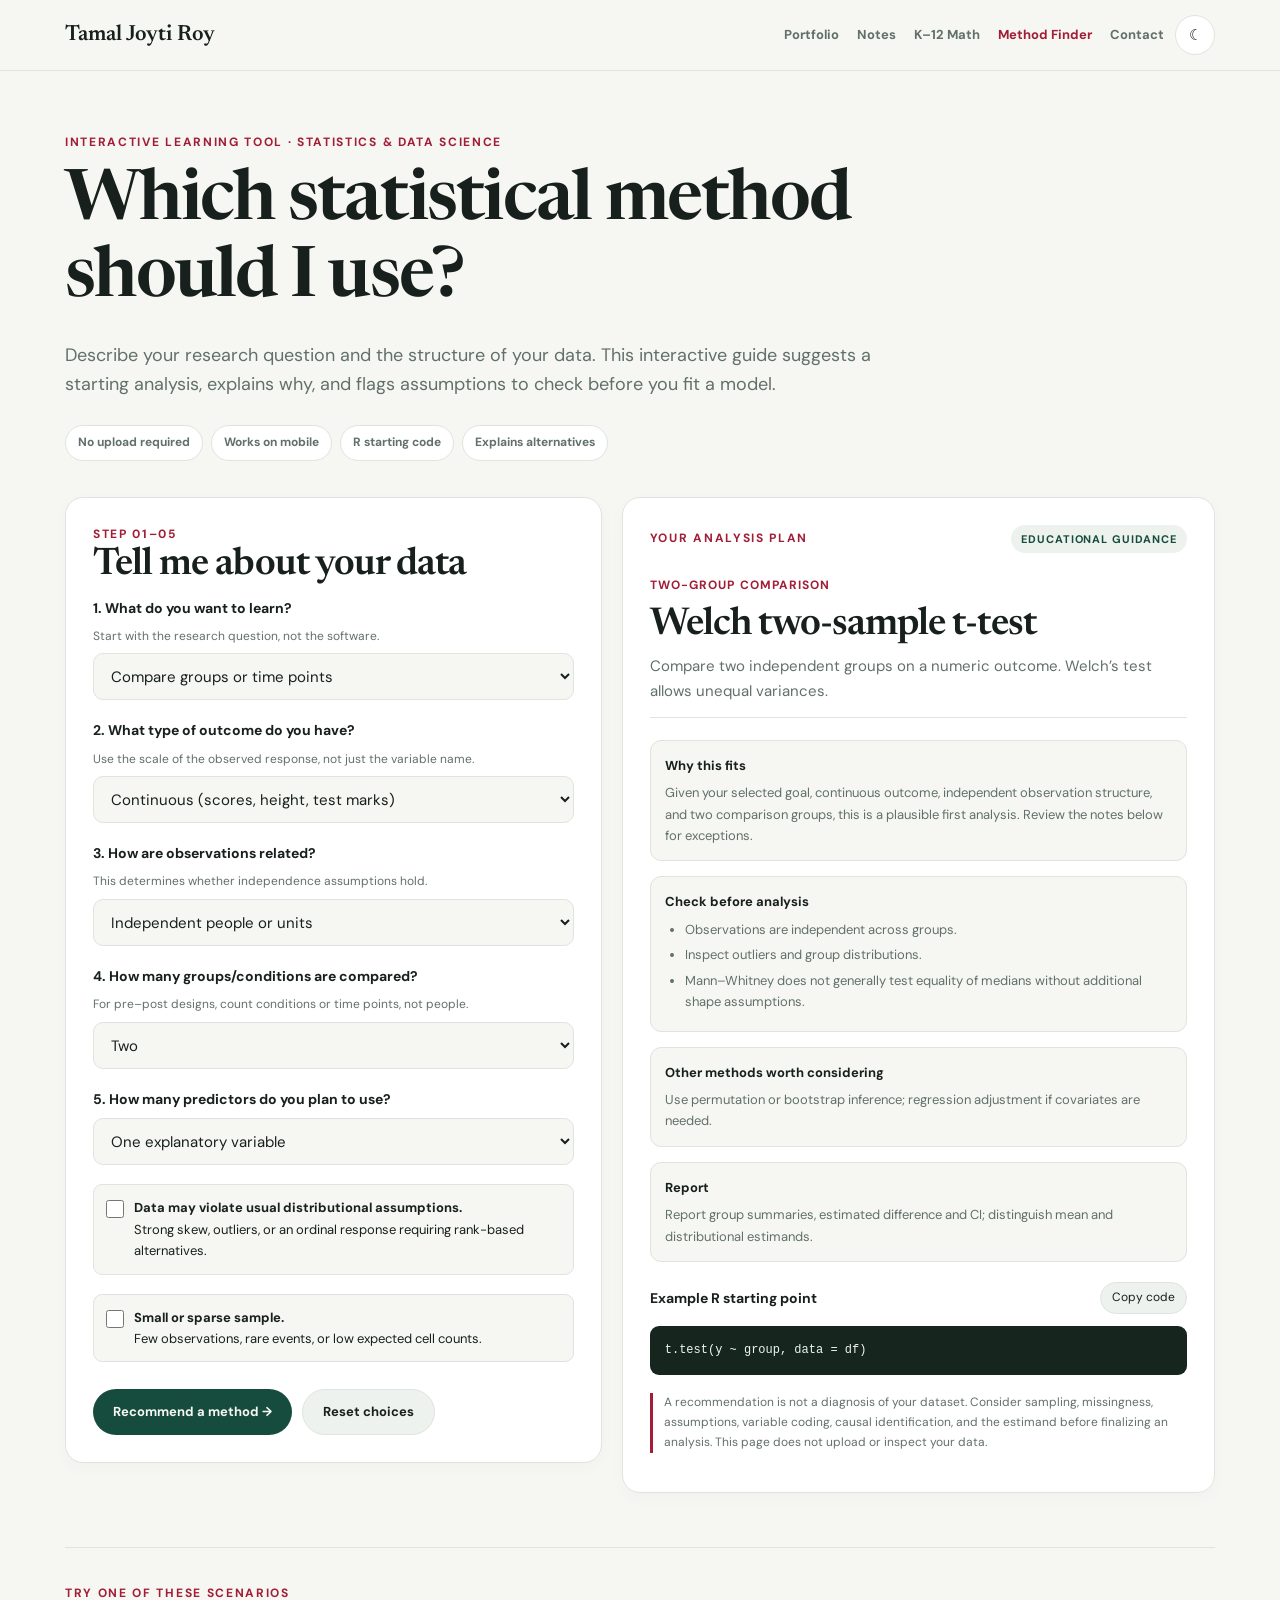
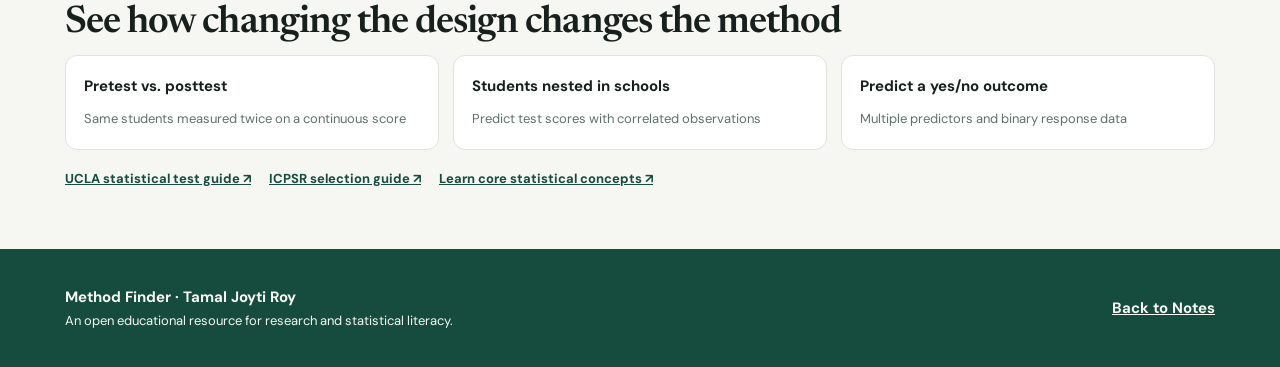
==== method-finder.html @ 91a83da7 "Add interactive statistical method recommender with study-design logic and worked R snippets" ====
<!doctype html>
<html lang="en">
<head>
<meta charset="utf-8"><meta name="viewport" content="width=device-width,initial-scale=1">
<title>Statistical Method Finder | Tamal Joyti Roy</title>
<meta name="description" content="An interactive guide to choosing statistical models based on research aims, outcome types, group structure and study design.">
<link rel="icon" href="favicon.svg" type="image/svg+xml">
<link rel="preconnect" href="https://fonts.googleapis.com"><link rel="preconnect" href="https://fonts.gstatic.com" crossorigin>
<link href="https://fonts.googleapis.com/css2?family=DM+Sans:wght@400;500;600;700&family=Newsreader:opsz,wght@6..72,500;6..72,600&display=swap" rel="stylesheet">
<script>
(function(){var t;try{t=localStorage.getItem('theme')}catch(e){};if(t!=='dark'&&t!=='light')t=matchMedia('(prefers-color-scheme: dark)').matches?'dark':'light';document.documentElement.setAttribute('data-theme',t)})();
</script>
<style>
:root{--ink:#18201d;--muted:#62706a;--paper:#f6f7f2;--card:#fff;--accent:#a21d36;--green:#164c3d;--line:#dfe4de;--nav:rgba(246,247,242,.94);--tint:#edf2ee;--code:#17251f}
[data-theme=dark]{color-scheme:dark;--ink:#e8ece9;--muted:#a0aea8;--paper:#0f1613;--card:#1a2320;--accent:#e85d75;--green:#7cc3a9;--line:#2a3530;--nav:rgba(15,22,19,.94);--tint:#182c23;--code:#0b1410}
*{box-sizing:border-box}html{scroll-behavior:smooth}body{margin:0;background:var(--paper);color:var(--ink);font:15px/1.65 "DM Sans",sans-serif}
a{color:var(--green)}button,select{font:inherit}button:focus-visible,select:focus-visible,a:focus-visible{outline:3px solid var(--accent);outline-offset:3px}
.wrap{width:min(1150px,calc(100% - 36px));margin:auto}
nav.site{position:sticky;top:0;z-index:10;background:var(--nav);backdrop-filter:blur(14px);border-bottom:1px solid var(--line)}
nav.site .wrap{display:flex;align-items:center;justify-content:space-between;min-height:70px;gap:14px}
.brand{font:600 22px Newsreader,serif;text-decoration:none;color:var(--ink)}.navlinks{display:flex;align-items:center;gap:18px}.navlinks a{font-weight:700;font-size:13px;text-decoration:none;color:var(--muted)}.navlinks a:hover,.navlinks a[aria-current]{color:var(--accent)}
.menu,.theme{width:40px;height:40px;border:1px solid var(--line);background:var(--card);color:var(--ink);border-radius:50%;cursor:pointer}.menu{display:none}
.hero{padding:62px 0 36px}.kicker{color:var(--accent);font-size:12px;letter-spacing:.14em;text-transform:uppercase;font-weight:700}
h1,h2,h3{font-family:Newsreader,serif;line-height:1.1;letter-spacing:-.025em}h1{font-size:clamp(45px,6vw,70px);margin:12px 0 22px;font-weight:600;max-width:860px}h2{font-size:clamp(28px,3vw,38px);font-weight:600;margin:0 0 10px}h3{font-size:25px;font-weight:600;margin:0 0 10px}
.hero p{font-size:18px;color:var(--muted);max-width:850px;margin:0}
.chips{display:flex;gap:8px;flex-wrap:wrap;margin-top:25px}.chip{font-size:12px;font-weight:700;border-radius:99px;border:1px solid var(--line);padding:7px 12px;background:var(--card);color:var(--muted)}
.layout{display:grid;grid-template-columns:minmax(0,.95fr) minmax(0,1.05fr);gap:20px;align-items:start;padding-bottom:54px}
.panel{background:var(--card);border:1px solid var(--line);border-radius:18px;padding:27px;min-width:0;box-shadow:0 5px 18px rgba(0,0,0,.025)}
.controls{display:grid;gap:19px}.field{display:grid;gap:7px}.field label{display:block;font-size:14px;font-weight:700}.field p{font-size:12px;color:var(--muted);margin:0}
select{width:100%;min-height:47px;padding:10px 36px 10px 13px;border-radius:10px;border:1px solid var(--line);background:var(--paper);color:var(--ink)}
.togglebox{display:flex;align-items:flex-start;gap:10px;padding:12px;background:var(--paper);border-radius:9px;border:1px solid var(--line);cursor:pointer}
.togglebox input{width:18px;height:18px;flex:none;margin:3px 0 0;accent-color:var(--green)}
.togglebox span{font-size:13px}.form-actions{display:flex;gap:10px;flex-wrap:wrap;margin-top:8px}
.btn{border:none;border-radius:999px;padding:11px 20px;cursor:pointer;font-weight:700;font-size:13px}.btn.primary{background:var(--green);color:var(--paper)}[data-theme=dark] .btn.primary{color:#0f1613}
.btn.secondary{background:var(--tint);color:var(--ink);border:1px solid var(--line)}
.result{position:sticky;top:89px}.result-head{display:flex;align-items:center;justify-content:space-between;gap:12px}.status{font-size:11px;letter-spacing:.08em;font-weight:700;text-transform:uppercase;color:var(--green);background:var(--tint);border-radius:100px;padding:5px 10px}
.recommendation{padding:23px 0 13px;border-bottom:1px solid var(--line)}.recommendation h3{font-size:clamp(26px,3vw,39px);margin:8px 0}.recommendation p{color:var(--muted);margin:8px 0 0}
.eyebrow{font-weight:700;color:var(--accent);font-size:12px;text-transform:uppercase;letter-spacing:.09em}
.details{display:grid;gap:15px;margin-top:22px}.detail{border:1px solid var(--line);background:var(--paper);border-radius:11px;padding:14px}.detail b{display:block;font-size:13px;margin-bottom:6px}.detail p,.detail ul{font-size:13px;color:var(--muted);margin:0}.detail ul{padding-left:20px}.detail li{margin:4px 0}
pre{background:var(--code);color:#eef5f0;white-space:pre;overflow:auto;border-radius:9px;padding:15px;font-size:12px;line-height:1.6;tab-size:2}
.code-title{display:flex;justify-content:space-between;gap:10px;align-items:center;margin:20px 0 8px}.code-title strong{font-size:14px}.code-title button{background:var(--tint);border:1px solid var(--line);border-radius:99px;padding:5px 11px;color:var(--ink);cursor:pointer;font-size:12px}
.disclaimer{margin-top:18px;color:var(--muted);font-size:12px;border-left:3px solid var(--accent);padding-left:11px}
.info{border-top:1px solid var(--line);padding:36px 0 60px}.info p{color:var(--muted)}.examples{display:grid;grid-template-columns:repeat(3,minmax(0,1fr));gap:14px}
.example{cursor:pointer;text-align:left;border:1px solid var(--line);border-radius:12px;background:var(--card);padding:18px;color:var(--ink)}
.example b{display:block;font-size:15px;margin-bottom:7px}.example span{color:var(--muted);font-size:13px}
.resources{display:flex;gap:18px;flex-wrap:wrap;padding-top:18px}.resources a{font-size:13px;font-weight:700}
footer{background:var(--green);color:var(--paper);padding:36px 0}footer .wrap{display:flex;align-items:center;justify-content:space-between;gap:25px}footer a{color:inherit;font-weight:700}
@media(max-width:850px){.layout{grid-template-columns:1fr}.result{position:static}.examples{grid-template-columns:1fr}.hero{padding:44px 0 28px}}
@media(max-width:650px){.navlinks{display:none;position:absolute;left:0;right:0;top:70px;padding:22px;background:var(--card);border-bottom:1px solid var(--line);flex-direction:column;align-items:flex-start}.navlinks.open{display:flex}.menu{display:inline-block}.panel{padding:20px}.hero p{font-size:16px}footer .wrap{display:block}footer a{display:inline-block;margin-top:14px}}
@media(prefers-reduced-motion:reduce){html{scroll-behavior:auto}}
</style></head><body>
<nav class="site"><div class="wrap"><a class="brand" href="index.html">Tamal Joyti Roy</a><div style="display:flex;align-items:center;gap:11px"><div class="navlinks" id="navlinks"><a href="index.html">Portfolio</a><a href="notes.html">Notes</a><a href="math-symbols.html">K–12 Math</a><a href="method-finder.html" aria-current="page">Method Finder</a><a href="index.html#contact">Contact</a></div><button class="theme" type="button" id="theme" aria-label="Toggle dark mode">☾</button><button class="menu" type="button" id="menu" aria-label="Open menu" aria-expanded="false">☰</button></div></div></nav>
<main><header class="hero wrap"><div class="kicker">Interactive learning tool · Statistics & data science</div><h1>Which statistical method should I use?</h1><p>Describe your research question and the structure of your data. This interactive guide suggests a starting analysis, explains why, and flags assumptions to check before you fit a model.</p><div class="chips"><span class="chip">No upload required</span><span class="chip">Works on mobile</span><span class="chip">R starting code</span><span class="chip">Explains alternatives</span></div></header>
<div class="wrap layout">
<section class="panel" aria-labelledby="questions-title"><div class="kicker">Step 01–05</div><h2 id="questions-title">Tell me about your data</h2>
<form id="wizard" class="controls">
<div class="field"><label for="goal">1. What do you want to learn?</label><p>Start with the research question, not the software.</p><select id="goal"><option value="compare">Compare groups or time points</option><option value="predict">Explain or predict an outcome</option><option value="associate">Measure relationships between variables</option><option value="describe">Summarize or describe a sample</option><option value="measurement">Measure a latent construct (questionnaire/items)</option></select></div>
<div class="field"><label for="outcome">2. What type of outcome do you have?</label><p>Use the scale of the observed response, not just the variable name.</p><select id="outcome"><option value="continuous">Continuous (scores, height, test marks)</option><option value="binary">Binary (yes/no, success/failure)</option><option value="ordinal">Ordinal (ordered ratings or Likert items)</option><option value="nominal">Nominal (3+ unordered categories)</option><option value="count">Count (number of events)</option><option value="survival">Time to event (with possible censoring)</option><option value="latent">Multiple items measuring a construct</option></select></div>
<div class="field"><label for="structure">3. How are observations related?</label><p>This determines whether independence assumptions hold.</p><select id="structure"><option value="independent">Independent people or units</option><option value="paired">Paired or matched observations (two conditions)</option><option value="repeated">Repeated measures (3+ observations per unit)</option><option value="clustered">Clustered or nested (students in schools, etc.)</option></select></div>
<div class="field"><label for="groups">4. How many groups/conditions are compared?</label><p>For pre–post designs, count conditions or time points, not people.</p><select id="groups"><option value="two">Two</option><option value="many">Three or more</option><option value="one">One sample versus a benchmark</option><option value="none">Not applicable</option></select></div>
<div class="field"><label for="predictors">5. How many predictors do you plan to use?</label><select id="predictors"><option value="single">One explanatory variable</option><option value="multiple">Several predictors/covariates</option></select></div>
<label class="togglebox"><input id="skew" type="checkbox"><span><strong>Data may violate usual distributional assumptions.</strong><br>Strong skew, outliers, or an ordinal response requiring rank-based alternatives.</span></label>
<label class="togglebox"><input id="small" type="checkbox"><span><strong>Small or sparse sample.</strong><br>Few observations, rare events, or low expected cell counts.</span></label>
<div class="form-actions"><button class="btn primary" type="submit">Recommend a method →</button><button class="btn secondary" id="reset" type="button">Reset choices</button></div>
</form></section>
<section class="panel result" id="result" aria-live="polite" aria-labelledby="result-title"><div class="result-head"><div class="kicker">Your analysis plan</div><span class="status">Educational guidance</span></div>
<div class="recommendation"><div class="eyebrow" id="category">Recommended starting point</div><h3 id="result-title">Welch two-sample t-test</h3><p id="explanation">Compare two independent groups on a continuous outcome without assuming equal group variances.</p></div>
<div class="details">
<div class="detail"><b>Why this fits</b><p id="reason">The outcome is continuous and observations come from different people in two groups.</p></div>
<div class="detail"><b>Check before analysis</b><ul id="assumptions"></ul></div>
<div class="detail"><b>Other methods worth considering</b><p id="alternatives"></p></div>
<div class="detail"><b>Report</b><p id="report"></p></div>
</div>
<div class="code-title"><strong>Example R starting point</strong><button id="copy" type="button">Copy code</button></div>
<pre id="rcode" tabindex="0"><code></code></pre>
<p class="disclaimer">A recommendation is not a diagnosis of your dataset. Consider sampling, missingness, assumptions, variable coding, causal identification, and the estimand before finalizing an analysis. This page does not upload or inspect your data.</p>
</section>
</div>
<section class="info wrap"><div class="kicker">Try one of these scenarios</div><h2>See how changing the design changes the method</h2>
<div class="examples"><button class="example" data-preset="prepost" type="button"><b>Pretest vs. posttest</b><span>Same students measured twice on a continuous score</span></button><button class="example" data-preset="cluster" type="button"><b>Students nested in schools</b><span>Predict test scores with correlated observations</span></button><button class="example" data-preset="binary" type="button"><b>Predict a yes/no outcome</b><span>Multiple predictors and binary response data</span></button></div>
<div class="resources"><a href="https://stats.oarc.ucla.edu/other/mult-pkg/whatstat/" target="_blank" rel="noopener noreferrer">UCLA statistical test guide ↗</a><a href="https://www.icpsr.umich.edu/sites/icpsr/teaching-learning/build-your-data-skills/choosing-the-right-statistical-test" target="_blank" rel="noopener noreferrer">ICPSR selection guide ↗</a><a href="notes.html">Learn core statistical concepts ↗</a></div>
</section></main><footer><div class="wrap"><div><strong>Method Finder · Tamal Joyti Roy</strong><div style="font-size:13px">An open educational resource for research and statistical literacy.</div></div><a href="notes.html">Back to Notes</a></div></footer>
<script>
(function(){
'use strict';
var fields=['goal','outcome','structure','groups','predictors'],checks=['skew','small'];
var form=document.getElementById('wizard'),codeOutput=document.querySelector('#rcode code');
var el=function(id){return document.getElementById(id)};
function value(id){return el(id).value}
function details(main,why,assumptions,alternatives,report,code,label){
return{main:main,why:why,assumptions:assumptions,alternatives:alternatives,report:report,code:code,label:label||'Recommended starting point'};
}
function choose(){
var goal=value('goal'),o=value('outcome'),s=value('structure'),g=value('groups'),multi=value('predictors')==='multiple',skew=el('skew').checked,small=el('small').checked;
var clustered=s==='clustered',repeated=s==='repeated',paired=s==='paired',dependent=clustered||repeated;
var d;
if(goal==='measurement'||o==='latent'){
d=details('Exploratory or confirmatory factor analysis (EFA/CFA)','Use EFA when dimensionality is unknown; use CFA to test a prespecified factor structure. An IRT model may be suitable for item-level response modeling.',['Review the construct theory and item content.','Select estimation appropriate to the item response scale.','Inspect identification, factor loadings, local dependence and model fit.'],'Use measurement invariance analysis to compare groups or time; SEM for structural relationships involving latent variables.','Report factor loadings, model fit, reliability estimates, and the theoretical basis for the structure.','# R: example CFA using lavaan\nlibrary(lavaan)\nmodel <- "factor =~ item1 + item2 + item3"\nfit <- cfa(model, data = df)\nsummary(fit, fit.measures = TRUE, standardized = TRUE)','Measurement model');
}else if(goal==='describe'){
if(o==='survival')d=details('Kaplan–Meier survival curve','Describe estimated survival probabilities over follow-up when observations may be censored.',['Clearly define time origin, event and censoring.','Inspect follow-up completeness and censoring mechanisms.'],'Summarize event counts and median survival when estimable.','Provide a survival curve with uncertainty intervals and number at risk.','library(survival)\nfit <- survfit(Surv(time, event) ~ 1, data = df)\nplot(fit)','Descriptive survival analysis');
else if(o==='continuous')d=details('Descriptive statistics and confidence intervals','Summarize location and spread without fitting a predictive model.',['Inspect skewness, outliers and missing values.','Account for complex samples or weights when applicable.'],'Use median and IQR for marked skew, or distribution plots and robust intervals.','Report n, mean/SD or median/IQR, and an appropriately constructed confidence interval.','summary(df$y)\nsd(df$y, na.rm = TRUE)\nhist(df$y)','Descriptive analysis');
else d=details('Frequencies, proportions, and distribution summaries','Summarize categories or counts and their uncertainty.',['Check missingness and category definitions.','For rare events, use suitable exact or interval estimators.'],'For counts, also report rate per exposure; for ordinal data, median and full category distribution.','Report denominators, counts, proportions, and confidence intervals as appropriate.','table(df$y, useNA = "ifany")\nprop.table(table(df$y))','Descriptive analysis');
}else if(goal==='compare'){
if(o==='survival'){
d=details(multi||dependent?'Cox proportional hazards model':'Kaplan–Meier curves and log-rank test','Compare time-to-event outcomes while accounting for censoring. Cox regression supports covariate adjustment.',['Define event and censoring consistently.','For Cox, assess proportional hazards and potential time-varying effects.','Consider competing events where relevant.'],'Use competing-risk methods when one event precludes another; accelerated failure-time modeling if more appropriate.','Report survival curves or hazard ratios with confidence intervals.','library(survival)\nfit <- coxph(Surv(time, event) ~ group, data = df)\nsummary(fit)','Survival comparison');
}else if(o==='continuous'){
if(clustered||repeated||paired&&multi){
d=details('Linear mixed-effects model','Model continuous outcomes with repeated or clustered measurements while retaining the dependence within people or groups.',['Specify the clustering variable and plausible random-effects structure.','Inspect residuals and fitted values; assess model convergence.','Include time, group and their interaction if the design requires them.'],'GEE targets population-average effects; for complete balanced repeated data, repeated-measures ANOVA may be considered.','Report fixed effects, intervals, variance components and clustering details.','library(lme4)\nfit <- lmer(y ~ group + (1 | id), data = df)\nsummary(fit)','Dependent observations');
}else if(paired){
d=details(skew?'Wilcoxon signed-rank test':'Paired-samples t-test','Compare two related measurements on the same unit, using the within-pair differences.',['Pairs must be correctly matched.','For a paired t-test, examine distribution of differences, not each marginal distribution.','For signed-rank inference, consider whether the distribution of paired differences is symmetric.'],'For heavily skewed paired differences, use a paired bootstrap or a sign test where warranted.','Report paired mean difference with CI, or the nonparametric effect and a suitable interval.','t.test(df$before, df$after, paired = TRUE)','Paired comparison');
}else if(g==='one'){
d=details('One-sample t-test','Test a continuous sample mean against a justified benchmark.',['Observations should be independent.','Check influential outliers and the distribution for small samples.'],'For strong skew, consider a bootstrap or an appropriate nonparametric location test.','Report sample mean, difference from the benchmark, confidence interval and n.','t.test(df$y, mu = 50)','One-sample inference');
}else if(g==='two'){
d=details(skew?'Robust comparison / Mann–Whitney U test':'Welch two-sample t-test','Compare two independent groups on a numeric outcome. Welch’s test allows unequal variances.',['Observations are independent across groups.','Inspect outliers and group distributions.','Mann–Whitney does not generally test equality of medians without additional shape assumptions.'],'Use permutation or bootstrap inference; regression adjustment if covariates are needed.','Report group summaries, estimated difference and CI; distinguish mean and distributional estimands.','t.test(y ~ group, data = df)','Two-group comparison');
}else{
d=details(skew?'Kruskal–Wallis test / robust ANOVA':'Welch one-way ANOVA','Compare a continuous outcome across three or more independent groups.',['Observations are independent.','Examine distributional shapes, sample size and dispersion.','Prespecify pairwise comparisons and multiplicity control.'],'Factorial ANOVA or linear regression for multiple predictors; mixed models if clustered.','Report group estimates, omnibus test and adjusted post-hoc contrasts.','oneway.test(y ~ group, data = df, var.equal = FALSE)','Multi-group comparison');
}
}else if(o==='binary'){
if(paired&&!multi&&g==='two')d=details('McNemar’s test','Compare paired binary outcomes across two linked conditions.',['Each pair has one response in each condition.','Inference depends on discordant pairs; small counts need exact procedures.'],'Use conditional logistic regression for matched analyses with covariates.','Report the paired 2×2 table and discordant-pair results.','tab <- table(df$before, df$after)\nmcnemar.test(tab)','Matched binary outcome');
else if(dependent||paired)d=details('Mixed-effects logistic regression or logistic GEE','Account for within-unit correlation in a binary outcome.',['Use the appropriate link, dependence specification and adequate event counts.','Check separation and clustered sample sizes.'],'Mixed logistic regression estimates conditional effects; GEE estimates population-average effects.','Report odds ratios, CIs and model structure.','library(lme4)\nfit <- glmer(y ~ group + (1 | id),\n             data = df, family = binomial)\nsummary(fit)','Repeated or clustered binary outcome');
else if(multi)d=details('Binary logistic regression','Estimate associations between groups/covariates and the odds of a binary outcome.',['Confirm outcome coding and adequate events per parameter.','Assess separation, continuous predictor functional form and influential cases.'],'Penalized logistic regression can help in sparse settings; adjusted risk estimates may be more interpretable.','Report adjusted odds ratios and 95% confidence intervals.','fit <- glm(y ~ group + x1 + x2,\n           data = df, family = binomial)\nsummary(fit)','Adjusted binary comparison');
else d=details('Chi-square test of independence / Fisher exact test','Examine whether outcome proportions differ among independent groups.',['Use counts of independent observations.','Check expected cell counts; sparse 2×2 tables may favor Fisher’s exact test.'],'Binary logistic regression provides effect estimates and permits covariate adjustment.','Report counts, proportions, a risk difference or ratio/odds ratio with CI, and the test.','tab <- table(df$group, df$y)\nchisq.test(tab)\n# If sparse 2x2: fisher.test(tab)','Categorical comparison');
}else if(o==='ordinal'){
if(paired&&!multi&&g==='two')d=details('Paired ordinal comparison (Wilcoxon signed-rank / sign test)','Analyze within-pair changes in ordered responses.',['Check matching, ties and the assumptions of the chosen signed-rank analysis.','Ordinal transitions may be more informative than a single p-value.'],'Use cumulative-link mixed models with multiple predictors or time points.','Report transition tables, paired effect estimate and uncertainty.','wilcox.test(df$before, df$after,\n            paired = TRUE, exact = FALSE)','Ordinal paired comparison');
else if(dependent||paired||multi)d=details('Ordinal logistic mixed model / cumulative-link model','Model ordered response categories while accounting for predictors and, when needed, clustering.',['Check proportional odds or use a more flexible ordinal model.','Ensure sufficient counts in each response category.','For repeated data, specify the grouping effect.'],'GEE ordinal models or partial proportional-odds models may be useful.','Report cumulative odds ratios, intervals and assumptions.','library(ordinal)\nfit <- clmm(as.factor(y) ~ x1 + (1 | id),\n            data = df)','Ordinal regression');
else d=details(g==='two'?'Mann–Whitney U test':g==='many'?'Kruskal–Wallis test':'Ordinal frequency analysis','Compare ordered outcomes without treating category spacing as necessarily equal.',['Assess independent observations and ties.','Rank tests compare distributions, not automatically medians.'],'Cumulative-link ordinal regression if adjusted comparisons are required.','Report category proportions and a suitable ordinal effect size.','wilcox.test(y ~ group, data = df)','Unadjusted ordinal comparison');
}else if(o==='count'){
d=details(dependent||paired?'Mixed-effects negative binomial / Poisson count model':'Poisson or negative binomial regression','Count outcomes require a nonnegative count distribution and often a log link.',['Compare mean and variance to assess overdispersion.','Include an exposure offset if observation times differ.','Inspect zero frequencies and clustered dependence.'],'Consider hurdle or zero-inflated models only when justified by the data-generating process.','Report incidence-rate ratios with intervals; define the exposure denominator.','fit <- glm(events ~ group + offset(log(exposure)),\n           family = poisson, data = df)\nsummary(fit)','Count-outcome model');
}else{
d=details('Multinomial logistic regression / contingency table','Nominal categories are unordered, so standard linear regression is inappropriate.',['Check adequate counts per category and outcome coding.','For repeated data, use methods allowing within-unit dependence.'],'Use a chi-square test for a simple independent contingency table without covariate adjustment.','Report predicted probabilities or relative-risk ratios with CIs.','library(nnet)\nfit <- multinom(y ~ group + x1, data = df)','Nominal categorical model');
}
}else if(goal==='associate'){
if(o==='continuous'&&!multi&&!dependent&&!paired){
d=details(skew?'Spearman rank correlation':'Pearson correlation','Quantify a bivariate association between two numerical measures.',['Inspect a scatterplot, dependence and influential observations.','Pearson measures linear association; Spearman assesses monotonic association.'],'Regression can adjust for covariates; partial correlation addresses specified controls.','Report r or Spearman’s rho, 95% CI and scatterplot.','cor.test(df$x, df$y,\n         method = "'+(skew?'spearman':'pearson')+'")','Bivariate association');
}else if(o==='ordinal'&&!multi&&!dependent&&!paired){
d=details('Spearman rho or Kendall tau','Quantify monotonic association for ranked or ordinal measurements.',['Inspect category frequency, ties and direction.','Avoid interpreting correlation as causation.'],'Ordinal regression if an ordered outcome and predictors are distinguished.','Report the coefficient, confidence interval and sample size.','cor.test(df$x, df$y,\n         method = "spearman")','Ordinal association');
}else if(o==='binary'&&!multi&&!dependent&&!paired){
d=details('Chi-square association / binary logistic regression','Evaluate association with a binary response. The method depends on predictor type.',['For categorical cross-tabs inspect expected cell counts.','For a numeric predictor consider logistic regression and functional form.'],'Fisher exact for sparse 2×2 tables or an adjusted logistic regression.','Report contingency proportions or an odds ratio and interval.','fit <- glm(y ~ x, data = df,\n           family = binomial)\nsummary(fit)','Binary association');
}
}
if(!d){
if(o==='survival')d=details('Cox proportional hazards regression','Model time until an event while allowing right censoring.',['Verify status coding and assumptions about censoring.','Assess proportional hazards.'],'Consider AFT models or competing-risk approaches when needed.','Report hazard ratios, CIs and survival probabilities.','library(survival)\nfit <- coxph(Surv(time,event) ~ x1+x2, data=df)','Time-to-event model');
else if(o==='binary')d=details(dependent||paired?'Mixed-effects logistic regression':'Binary logistic regression','Model the probability of a binary outcome from predictors.',['Check separation and number of outcome events.','Specify dependence when observations are not independent.'],'Consider penalization for small samples or GEE for marginal effects.','Report adjusted odds ratios and 95% CIs.','fit <- glm(y ~ x1+x2, family=binomial,\n           data=df)\nsummary(fit)','Binary regression');
else if(o==='ordinal')d=details(dependent||paired?'Ordinal logistic mixed model':'Proportional-odds ordinal regression','Ordered categories can be modeled without assuming equal distances.',['Check proportional odds and category frequencies.','Account for repeated responses if needed.'],'Partial proportional-odds models if assumptions fail.','Report cumulative odds ratios and CIs.','library(MASS)\nfit <- polr(as.ordered(y) ~ x1+x2,\n            data=df, Hess=TRUE)','Ordinal regression');
else if(o==='nominal')d=details('Multinomial logistic regression','Model three or more unordered outcome categories.',['Adequate counts in categories and identification.','Adjust for dependence if clustered.'],'Consider binary logistic regression when a substantively defensible binary outcome exists.','Report predicted category probabilities and intervals.','library(nnet)\nfit <- multinom(y ~ x1+x2, data=df)','Nominal regression');
else if(o==='count')d=details('Poisson / negative binomial regression','Model event counts, allowing an exposure offset when appropriate.',['Evaluate overdispersion, excess zeros and exposure.','Account for correlated observations when needed.'],'Use a negative binomial model if Poisson variance assumptions fail.','Report incidence-rate ratios and CIs.','fit <- glm(y ~ x1+x2, family=poisson,\n           data=df)\nsummary(fit)','Count regression');
else if(dependent||paired)d=details('Linear mixed-effects model','Model a continuous outcome while allowing within-unit or within-cluster correlation.',['Evaluate random effects, residuals and convergence.','Distinguish within-unit and between-unit effects.'],'GEE for marginal effects; fixed-effects models when appropriate.','Report fixed effects, confidence intervals and variance components.','library(lme4)\nfit <- lmer(y ~ x1+x2 + (1|id),data=df)','Continuous mixed model');
else d=details(multi?'Multiple linear regression':'Simple linear regression','Model a continuous response as a function of explanatory variables.',['Check functional form, residual patterns, influential observations and multicollinearity.','Interpret associations, not causation without identifying assumptions.'],'Use generalized additive, robust or non-linear regression for misspecified functional forms.','Report coefficients, CIs, R², sample size and diagnostics.','fit <- lm(y ~ '+(multi?'x1 + x2':'x')+', data=df)\nsummary(fit)','Continuous regression');
}
if(skew&&!d.main.includes('Wilcoxon')&&!d.main.includes('Mann–Whitney')&&!d.main.includes('Spearman')){
d.assumptions.push('Your skew/outlier flag calls for particular attention to residual checks, robust inference, or a different response model.');
}
if(small){
d.assumptions.push('Small/sparse-sample flag: review precision, separation, expected counts and exact/penalized options instead of relying solely on large-sample approximations.');
}
if(multi&&goal==='compare'&&o==='continuous'&&!dependent&&!paired){
d.alternatives+=' With multiple covariates, prespecify an adjusted linear regression/ANCOVA rather than relying on an unadjusted comparison alone.';
}
return d;
}
function render(){
var d=choose();
el('category').textContent=d.label;
el('result-title').textContent=d.main;
el('explanation').textContent=d.why;
el('reason').textContent='Given your selected goal, '+value('outcome')+' outcome, '+value('structure')+' observation structure, and '+value('groups')+' comparison groups, this is a plausible first analysis. Review the notes below for exceptions.';
var ul=el('assumptions');ul.replaceChildren();
d.assumptions.forEach(function(note){var li=document.createElement('li');li.textContent=note;ul.appendChild(li)});
el('alternatives').textContent=d.alternatives;el('report').textContent=d.report;
codeOutput.textContent=d.code;
}
form.addEventListener('submit',function(ev){ev.preventDefault();render();document.getElementById('result').scrollIntoView({behavior:'smooth',block:'start'})});
fields.concat(checks).forEach(function(id){el(id).addEventListener('change',render)});
el('reset').addEventListener('click',function(){form.reset();render()});
document.querySelectorAll('[data-preset]').forEach(function(btn){
btn.addEventListener('click',function(){
var preset=btn.dataset.preset;
form.reset();
if(preset==='prepost'){el('goal').value='compare';el('outcome').value='continuous';el('structure').value='paired';el('groups').value='two'}
if(preset==='cluster'){el('goal').value='predict';el('outcome').value='continuous';el('structure').value='clustered';el('groups').value='none';el('predictors').value='multiple'}
if(preset==='binary'){el('goal').value='predict';el('outcome').value='binary';el('structure').value='independent';el('groups').value='none';el('predictors').value='multiple'}
render();document.getElementById('result').scrollIntoView({behavior:'smooth',block:'start'});
})});
el('copy').addEventListener('click',function(){
var text=codeOutput.textContent;
if(navigator.clipboard&&navigator.clipboard.writeText){navigator.clipboard.writeText(text).then(function(){el('copy').textContent='Copied';setTimeout(function(){el('copy').textContent='Copy code'},1300)},function(){el('copy').textContent='Select code to copy'})}
else{el('copy').textContent='Select code to copy'}
});
el('theme').addEventListener('click',function(){var t=document.documentElement.getAttribute('data-theme')==='dark'?'light':'dark';document.documentElement.setAttribute('data-theme',t);el('theme').textContent=t==='dark'?'☀':'☾';try{localStorage.setItem('theme',t)}catch(e){}});
el('theme').textContent=document.documentElement.getAttribute('data-theme')==='dark'?'☀':'☾';
el('menu').addEventListener('click',function(){var open=el('navlinks').classList.toggle('open');el('menu').textContent=open?'✕':'☰';el('menu').setAttribute('aria-expanded',String(open))});
el('navlinks').querySelectorAll('a').forEach(function(a){a.addEventListener('click',function(){el('navlinks').classList.remove('open');el('menu').setAttribute('aria-expanded','false')})});
render();
})();
</script></body></html>
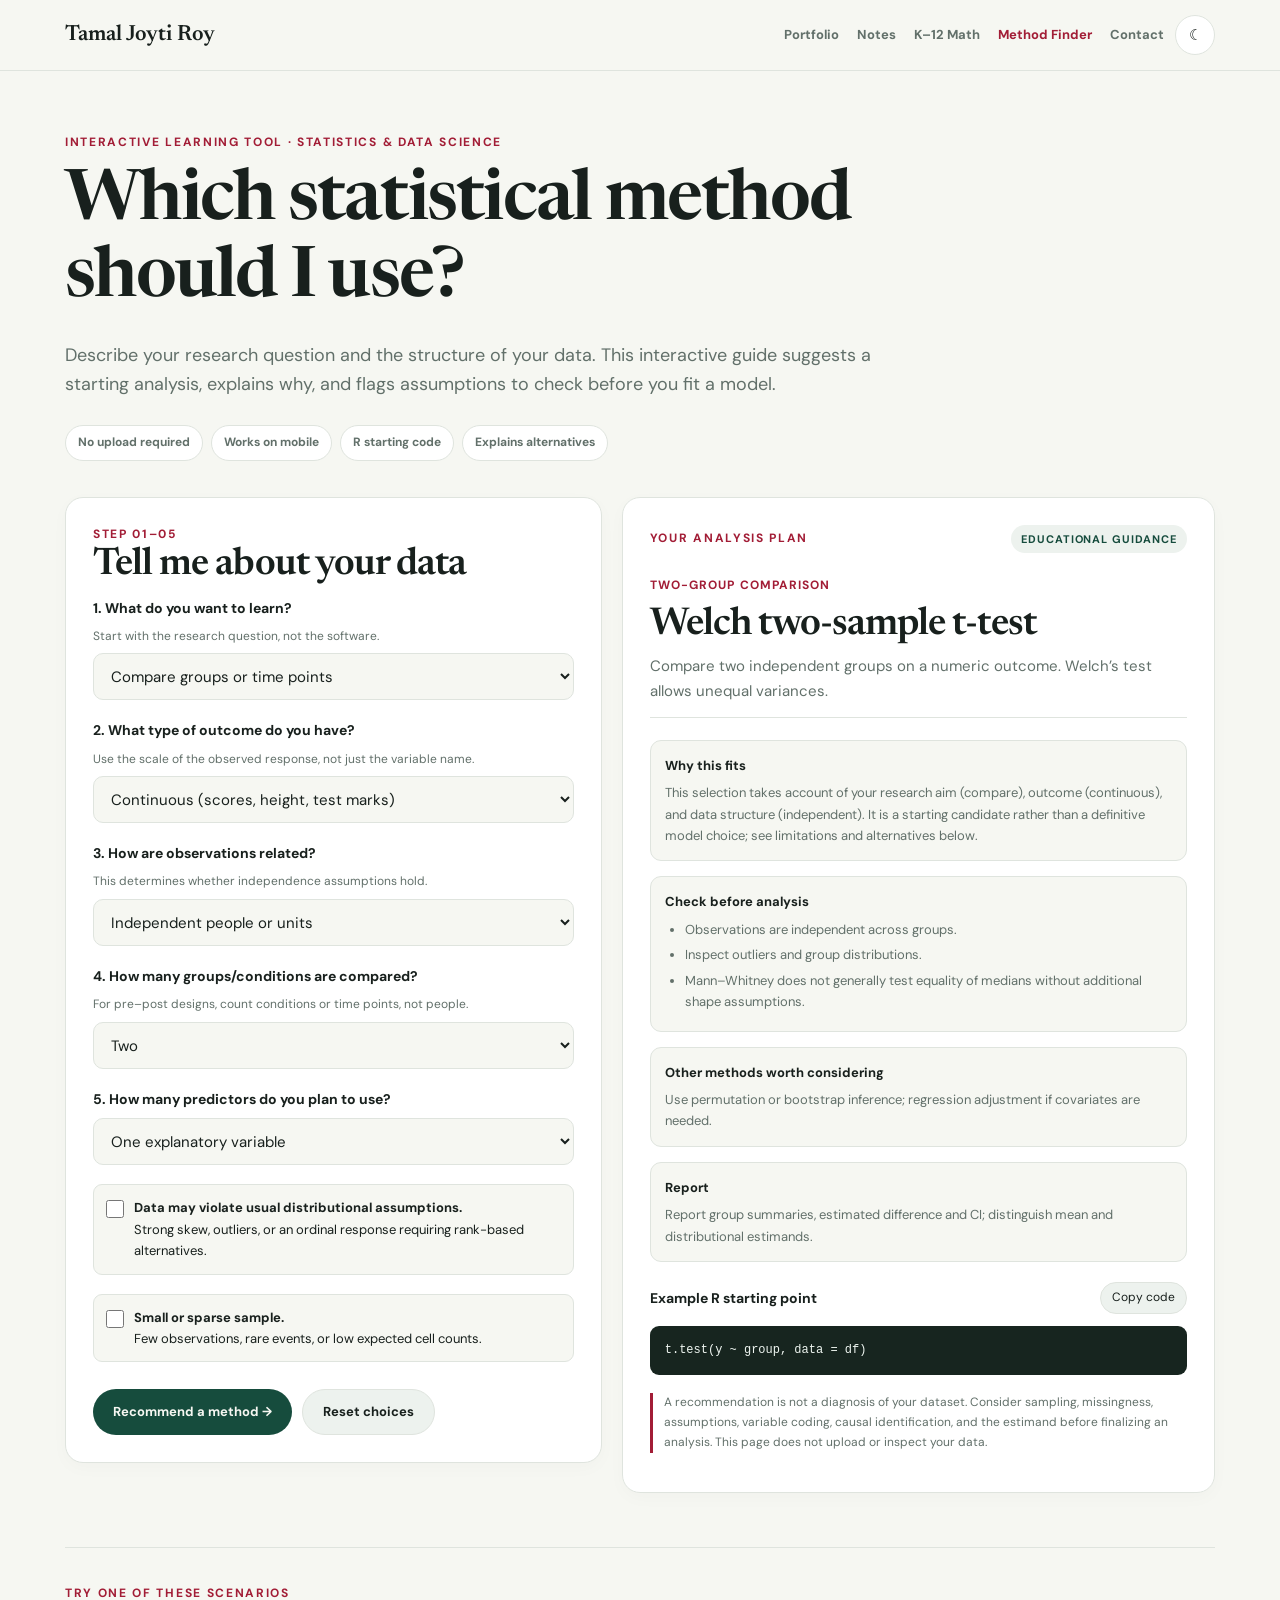
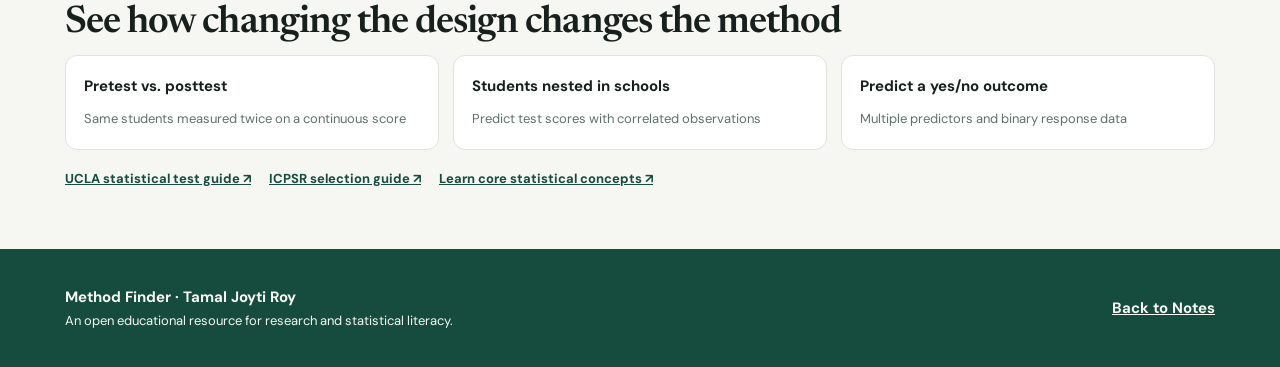
==== commit e653def2: "Extend Method Finder to mediation, moderation, latent profiles, and longitudinal growth" ====
--- a/method-finder.html
+++ b/method-finder.html
@@ -54,7 +54,7 @@
 <div class="wrap layout">
 <section class="panel" aria-labelledby="questions-title"><div class="kicker">Step 01–05</div><h2 id="questions-title">Tell me about your data</h2>
 <form id="wizard" class="controls">
-<div class="field"><label for="goal">1. What do you want to learn?</label><p>Start with the research question, not the software.</p><select id="goal"><option value="compare">Compare groups or time points</option><option value="predict">Explain or predict an outcome</option><option value="associate">Measure relationships between variables</option><option value="describe">Summarize or describe a sample</option><option value="measurement">Measure a latent construct (questionnaire/items)</option></select></div>
+<div class="field"><label for="goal">1. What do you want to learn?</label><p>Start with the research question, not the software.</p><select id="goal"><option value="compare">Compare groups or time points</option><option value="predict">Explain or predict an outcome</option><option value="associate">Measure relationships between variables</option><option value="describe">Summarize or describe a sample</option><option value="measurement">Measure a latent construct (questionnaire/items)</option><option value="mediation">Test an indirect/mediation pathway</option><option value="moderation">Test moderation or an interaction</option><option value="profiles">Identify latent profiles or classes</option><option value="growth">Study trajectories or growth over time</option></select></div>
 <div class="field"><label for="outcome">2. What type of outcome do you have?</label><p>Use the scale of the observed response, not just the variable name.</p><select id="outcome"><option value="continuous">Continuous (scores, height, test marks)</option><option value="binary">Binary (yes/no, success/failure)</option><option value="ordinal">Ordinal (ordered ratings or Likert items)</option><option value="nominal">Nominal (3+ unordered categories)</option><option value="count">Count (number of events)</option><option value="survival">Time to event (with possible censoring)</option><option value="latent">Multiple items measuring a construct</option></select></div>
 <div class="field"><label for="structure">3. How are observations related?</label><p>This determines whether independence assumptions hold.</p><select id="structure"><option value="independent">Independent people or units</option><option value="paired">Paired or matched observations (two conditions)</option><option value="repeated">Repeated measures (3+ observations per unit)</option><option value="clustered">Clustered or nested (students in schools, etc.)</option></select></div>
 <div class="field"><label for="groups">4. How many groups/conditions are compared?</label><p>For pre–post designs, count conditions or time points, not people.</p><select id="groups"><option value="two">Two</option><option value="many">Three or more</option><option value="one">One sample versus a benchmark</option><option value="none">Not applicable</option></select></div>
@@ -94,7 +94,15 @@
 var goal=value('goal'),o=value('outcome'),s=value('structure'),g=value('groups'),multi=value('predictors')==='multiple',skew=el('skew').checked,small=el('small').checked;
 var clustered=s==='clustered',repeated=s==='repeated',paired=s==='paired',dependent=clustered||repeated;
 var d;
-if(goal==='measurement'||o==='latent'){
+if(goal==='mediation'){
+d=details('Mediation analysis: path model / structural equation modeling','Estimate an indirect association through a proposed mediator. For simple observed-variable pathways, a regression-based mediation model or path analysis can estimate direct and indirect effects.',['Specify the exposure X, mediator M, and outcome Y before analysis.','Clearly justify temporal order and possible confounders of X→M and M→Y.','Use bootstrap or appropriate robust uncertainty intervals for the indirect effect; cross-sectional pathways alone do not establish causation.','For clustered observations, use multilevel mediation; for latent measures, use SEM with a measurement model.'],'Use sensitivity analysis for unmeasured confounding and evaluate the theoretical plausibility of a causal interpretation.','Report a, b, direct and indirect estimates, confidence intervals, and design limitations.','library(lavaan)\nmodel <- "M ~ a*X\nY ~ b*M + cprime*X\nindirect := a*b\ntotal := cprime + (a*b)"\nfit <- sem(model, data=df, se="bootstrap",\n           bootstrap=2000)\nsummary(fit, standardized=TRUE, ci=TRUE)','Advanced: mediation');
+}else if(goal==='moderation'){
+d=details('Regression with an interaction term','Test whether the association of X with Y differs across levels of moderator Z by including their product X×Z.',['Specify the scale of Y first: linear regression for continuous Y, logistic regression for binary Y, or another appropriate GLM.','Inspect functional form, multicollinearity and support across combinations of X and Z.','Probe the interaction using conditional effects and an interaction plot.'],'Mixed-effects interactions for repeated/clustered outcomes; latent moderated SEM if constructs are latent.','Report the interaction coefficient, confidence interval, conditional effects, and a plot.','fit <- lm(y ~ X * Z, data=df)\nsummary(fit)\n# X * Z includes X, Z, and X:Z','Advanced: moderation');
+}else if(goal==='profiles'){
+d=details(o==='binary'||o==='nominal'||o==='ordinal'?'Latent class analysis (LCA)':'Latent profile analysis (LPA)','Identify unobserved subgroups using multiple indicator variables; the indicator response scale guides whether a class or profile model is appropriate.',['Choose indicators based on theory; one outcome alone is not enough to define profiles.','Compare competing class counts with BIC, classification diagnostics and substantive interpretability.','Check local independence, class size and stability; do not treat assigned class as perfectly observed.'],'Model-based clustering or exploratory clustering may be useful, but distinguish clustering algorithms from probabilistic mixture models.','Report indicator definitions, class enumeration, BIC, uncertainty and profile interpretation.','# Illustrative continuous-indicator mixture model\nlibrary(mclust)\nfit <- Mclust(df[c("item1","item2","item3")],\n              G=1:5)\nsummary(fit)\n# For formal LPA/LCA specify a suitable model','Advanced: mixture modeling');
+}else if(goal==='growth'){
+d=details('Longitudinal mixed-effects growth model','Model how an outcome changes with time, allowing each participant or cluster to have its own intercept and possibly slope.',['Confirm time ordering, repeated observations and participant IDs.','Evaluate linear versus nonlinear trajectories and appropriate within-unit dependence.','Check informative dropout, missingness and convergence.'],'Latent growth curve modeling (LGCM) in SEM; generalized mixed models for binary or count outcomes.','Report average change, individual variation, uncertainty, and time-by-group interactions where relevant.','library(lme4)\nfit <- lmer(y ~ time + (time | id), data=df)\nsummary(fit)\n# Simplify random effects if not identifiable','Advanced: longitudinal growth');
+}else if(goal==='measurement'||o==='latent'){
 d=details('Exploratory or confirmatory factor analysis (EFA/CFA)','Use EFA when dimensionality is unknown; use CFA to test a prespecified factor structure. An IRT model may be suitable for item-level response modeling.',['Review the construct theory and item content.','Select estimation appropriate to the item response scale.','Inspect identification, factor loadings, local dependence and model fit.'],'Use measurement invariance analysis to compare groups or time; SEM for structural relationships involving latent variables.','Report factor loadings, model fit, reliability estimates, and the theoretical basis for the structure.','# R: example CFA using lavaan\nlibrary(lavaan)\nmodel <- "factor =~ item1 + item2 + item3"\nfit <- cfa(model, data = df)\nsummary(fit, fit.measures = TRUE, standardized = TRUE)','Measurement model');
 }else if(goal==='describe'){
 if(o==='survival')d=details('Kaplan–Meier survival curve','Describe estimated survival probabilities over follow-up when observations may be censored.',['Clearly define time origin, event and censoring.','Inspect follow-up completeness and censoring mechanisms.'],'Summarize event counts and median survival when estimable.','Provide a survival curve with uncertainty intervals and number at risk.','library(survival)\nfit <- survfit(Surv(time, event) ~ 1, data = df)\nplot(fit)','Descriptive survival analysis');
@@ -111,9 +119,9 @@
 }else if(g==='one'){
 d=details('One-sample t-test','Test a continuous sample mean against a justified benchmark.',['Observations should be independent.','Check influential outliers and the distribution for small samples.'],'For strong skew, consider a bootstrap or an appropriate nonparametric location test.','Report sample mean, difference from the benchmark, confidence interval and n.','t.test(df$y, mu = 50)','One-sample inference');
 }else if(g==='two'){
-d=details(skew?'Robust comparison / Mann–Whitney U test':'Welch two-sample t-test','Compare two independent groups on a numeric outcome. Welch’s test allows unequal variances.',['Observations are independent across groups.','Inspect outliers and group distributions.','Mann–Whitney does not generally test equality of medians without additional shape assumptions.'],'Use permutation or bootstrap inference; regression adjustment if covariates are needed.','Report group summaries, estimated difference and CI; distinguish mean and distributional estimands.','t.test(y ~ group, data = df)','Two-group comparison');
+d=details(skew?'Robust comparison / Mann–Whitney U test':'Welch two-sample t-test','Compare two independent groups on a numeric outcome. Welch’s test allows unequal variances.',['Observations are independent across groups.','Inspect outliers and group distributions.','Mann–Whitney does not generally test equality of medians without additional shape assumptions.'],'Use permutation or bootstrap inference; regression adjustment if covariates are needed.','Report group summaries, estimated difference and CI; distinguish mean and distributional estimands.',skew?'wilcox.test(y ~ group, data = df, exact = FALSE)':'t.test(y ~ group, data = df)','Two-group comparison');
 }else{
-d=details(skew?'Kruskal–Wallis test / robust ANOVA':'Welch one-way ANOVA','Compare a continuous outcome across three or more independent groups.',['Observations are independent.','Examine distributional shapes, sample size and dispersion.','Prespecify pairwise comparisons and multiplicity control.'],'Factorial ANOVA or linear regression for multiple predictors; mixed models if clustered.','Report group estimates, omnibus test and adjusted post-hoc contrasts.','oneway.test(y ~ group, data = df, var.equal = FALSE)','Multi-group comparison');
+d=details(skew?'Kruskal–Wallis test / robust ANOVA':'Welch one-way ANOVA','Compare a continuous outcome across three or more independent groups.',['Observations are independent.','Examine distributional shapes, sample size and dispersion.','Prespecify pairwise comparisons and multiplicity control.'],'Factorial ANOVA or linear regression for multiple predictors; mixed models if clustered.','Report group estimates, omnibus test and adjusted post-hoc contrasts.',skew?'kruskal.test(y ~ group, data = df)':'oneway.test(y ~ group, data = df, var.equal = FALSE)','Multi-group comparison');
 }
 }else if(o==='binary'){
 if(paired&&!multi&&g==='two')d=details('McNemar’s test','Compare paired binary outcomes across two linked conditions.',['Each pair has one response in each condition.','Inference depends on discordant pairs; small counts need exact procedures.'],'Use conditional logistic regression for matched analyses with covariates.','Report the paired 2×2 table and discordant-pair results.','tab <- table(df$before, df$after)\nmcnemar.test(tab)','Matched binary outcome');
@@ -122,8 +130,8 @@
 else d=details('Chi-square test of independence / Fisher exact test','Examine whether outcome proportions differ among independent groups.',['Use counts of independent observations.','Check expected cell counts; sparse 2×2 tables may favor Fisher’s exact test.'],'Binary logistic regression provides effect estimates and permits covariate adjustment.','Report counts, proportions, a risk difference or ratio/odds ratio with CI, and the test.','tab <- table(df$group, df$y)\nchisq.test(tab)\n# If sparse 2x2: fisher.test(tab)','Categorical comparison');
 }else if(o==='ordinal'){
 if(paired&&!multi&&g==='two')d=details('Paired ordinal comparison (Wilcoxon signed-rank / sign test)','Analyze within-pair changes in ordered responses.',['Check matching, ties and the assumptions of the chosen signed-rank analysis.','Ordinal transitions may be more informative than a single p-value.'],'Use cumulative-link mixed models with multiple predictors or time points.','Report transition tables, paired effect estimate and uncertainty.','wilcox.test(df$before, df$after,\n            paired = TRUE, exact = FALSE)','Ordinal paired comparison');
-else if(dependent||paired||multi)d=details('Ordinal logistic mixed model / cumulative-link model','Model ordered response categories while accounting for predictors and, when needed, clustering.',['Check proportional odds or use a more flexible ordinal model.','Ensure sufficient counts in each response category.','For repeated data, specify the grouping effect.'],'GEE ordinal models or partial proportional-odds models may be useful.','Report cumulative odds ratios, intervals and assumptions.','library(ordinal)\nfit <- clmm(as.factor(y) ~ x1 + (1 | id),\n            data = df)','Ordinal regression');
-else d=details(g==='two'?'Mann–Whitney U test':g==='many'?'Kruskal–Wallis test':'Ordinal frequency analysis','Compare ordered outcomes without treating category spacing as necessarily equal.',['Assess independent observations and ties.','Rank tests compare distributions, not automatically medians.'],'Cumulative-link ordinal regression if adjusted comparisons are required.','Report category proportions and a suitable ordinal effect size.','wilcox.test(y ~ group, data = df)','Unadjusted ordinal comparison');
+else if(dependent||paired||multi)d=details('Ordinal logistic mixed model / cumulative-link model','Model ordered response categories while accounting for predictors and, when needed, clustering.',['Check proportional odds or use a more flexible ordinal model.','Ensure sufficient counts in each response category.','For repeated data, specify the grouping effect.'],'GEE ordinal models or partial proportional-odds models may be useful.','Report cumulative odds ratios, intervals and assumptions.','library(ordinal)\nfit <- clmm(as.ordered(y) ~ x1 + (1 | id),\n            data = df)','Ordinal regression');
+else d=details(g==='two'?'Mann–Whitney U test':g==='many'?'Kruskal–Wallis test':'Ordinal frequency analysis','Compare ordered outcomes without treating category spacing as necessarily equal.',['Assess independent observations and ties.','Rank tests compare distributions, not automatically medians.'],'Cumulative-link ordinal regression if adjusted comparisons are required.','Report category proportions and a suitable ordinal effect size.',g==='many'?'kruskal.test(y ~ group, data = df)':g==='two'?'wilcox.test(y ~ group, data = df, exact = FALSE)':'table(df$y)','Unadjusted ordinal comparison');
 }else if(o==='count'){
 d=details(dependent||paired?'Mixed-effects negative binomial / Poisson count model':'Poisson or negative binomial regression','Count outcomes require a nonnegative count distribution and often a log link.',['Compare mean and variance to assess overdispersion.','Include an exposure offset if observation times differ.','Inspect zero frequencies and clustered dependence.'],'Consider hurdle or zero-inflated models only when justified by the data-generating process.','Report incidence-rate ratios with intervals; define the exposure denominator.','fit <- glm(events ~ group + offset(log(exposure)),\n           family = poisson, data = df)\nsummary(fit)','Count-outcome model');
 }else{
@@ -163,7 +171,7 @@
 el('category').textContent=d.label;
 el('result-title').textContent=d.main;
 el('explanation').textContent=d.why;
-el('reason').textContent='Given your selected goal, '+value('outcome')+' outcome, '+value('structure')+' observation structure, and '+value('groups')+' comparison groups, this is a plausible first analysis. Review the notes below for exceptions.';
+el('reason').textContent='This selection takes account of your research aim ('+value('goal')+'), outcome ('+value('outcome')+'), and data structure ('+value('structure')+'). It is a starting candidate rather than a definitive model choice; see limitations and alternatives below.';
 var ul=el('assumptions');ul.replaceChildren();
 d.assumptions.forEach(function(note){var li=document.createElement('li');li.textContent=note;ul.appendChild(li)});
 el('alternatives').textContent=d.alternatives;el('report').textContent=d.report;
